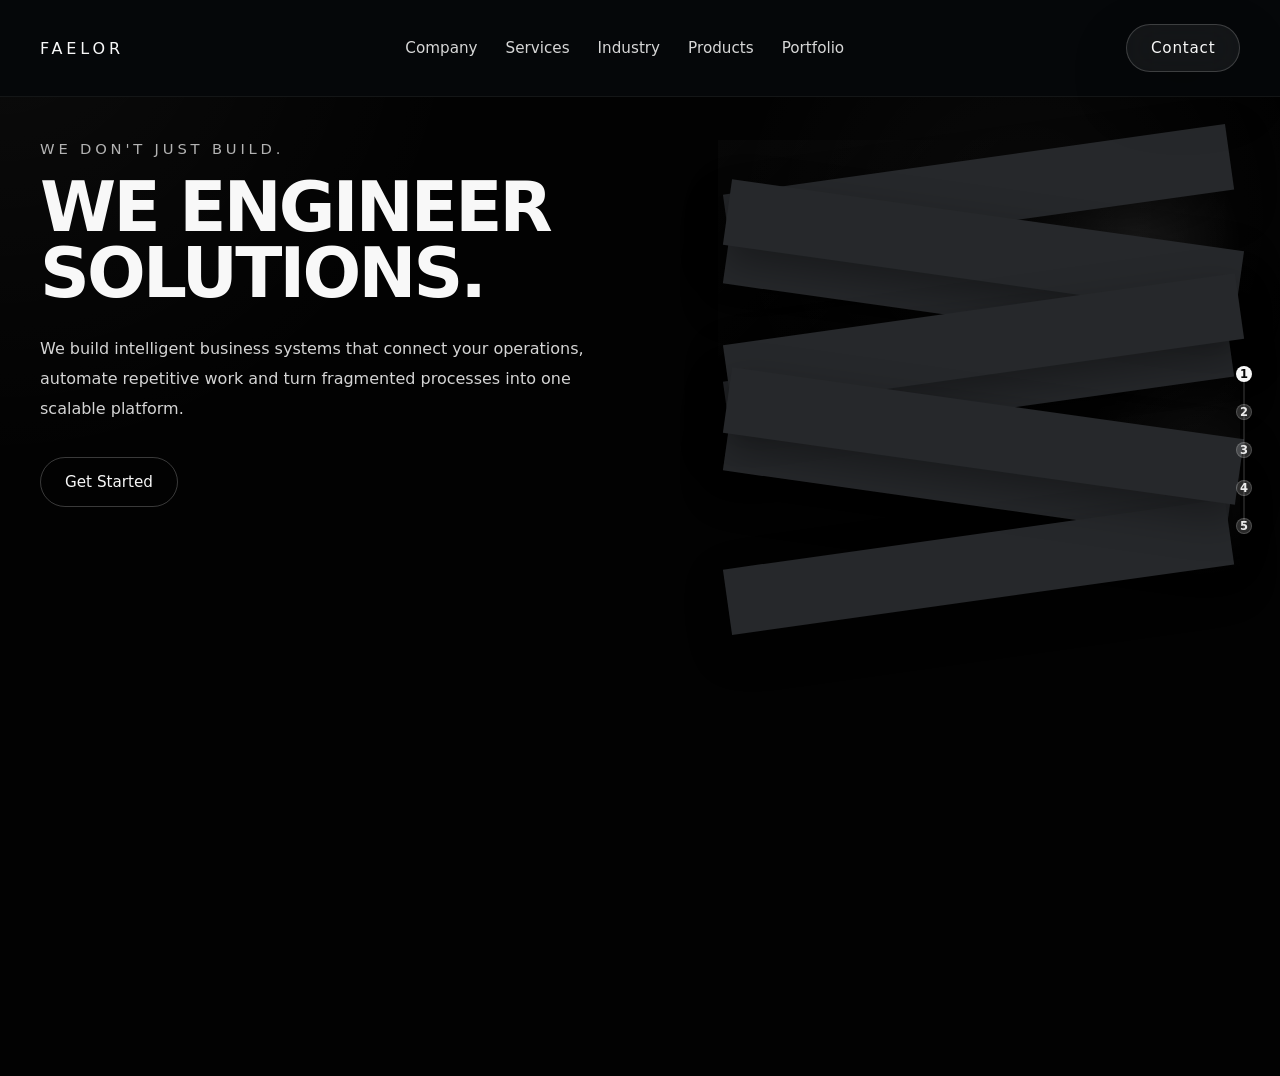
==== index.html @ 5afd563d "Add files via upload" ====
<!DOCTYPE html>
<html lang="en">
<head>
  <meta charset="UTF-8">
  <meta name="viewport" content="width=device-width, initial-scale=1.0">
  <title>FAELOR | Company</title>
  <link rel="stylesheet" href="styles.css">
</head>
<body>
  <div class="page-shell">
    <header class="site-header">
      <div class="brand">FAELOR</div>
      <nav class="site-nav">
        <a href="index.html">Company</a>
        <a href="services.html">Services</a>
        <a href="industry.html">Industry</a>
        <a href="products.html">Products</a>
        <a href="portfolio.html">Portfolio</a>
      </nav>
      <a class="connect-button" href="contact.html">Contact</a>
    </header>

    <div class="page-track" aria-hidden="true">
      <span class="page-track-item active">1</span>
      <span class="page-track-item">2</span>
      <span class="page-track-item">3</span>
      <span class="page-track-item">4</span>
      <span class="page-track-item">5</span>
    </div>

    <main class="hero-section">
      <div class="hero-copy">
        <p class="eyebrow">WE DON'T JUST BUILD.</p>
        <h1>WE ENGINEER SOLUTIONS.</h1>
        <p class="description">We build intelligent business systems that connect your operations, automate repetitive work and turn fragmented processes into one scalable platform.</p>
        <a class="hero-link" href="#contact">Get Started</a>
      </div>
      <div class="hero-graphic" aria-hidden="true">
        <div class="hero-pattern">
          <span class="bar bar-1"></span>
          <span class="bar bar-2"></span>
          <span class="bar bar-3"></span>
          <span class="bar bar-4"></span>
          <span class="bar bar-5"></span>
          <span class="bar bar-6"></span>
          <span class="bar bar-7"></span>
          <span class="bar bar-8"></span>
        </div>
      </div>
    </main>
  </div>
  <script>
    (function() {
      var pages = ["index.html", "services.html", "industry.html", "products.html", "portfolio.html"];
      var file = window.location.pathname.split("/").pop();
      var current = pages.indexOf(file);
      if (current === -1) return;
      var lastScroll = 0;
      var scrollDelta = 0;
      var scrollTimeout = null;
      function go(dir) {
        var next = current + dir;
        if (next >= 0 && next < pages.length) {
          document.body.classList.add("fade-out");
          setTimeout(function() {
            window.location.href = pages[next];
          }, 260);
        }
      }
      function resetScroll() {
        scrollDelta = 0;
        scrollTimeout = null;
      }
      window.addEventListener("wheel", function(e) {
        if (Date.now() - lastScroll < 800) return;
        scrollDelta += e.deltaY;
        if (Math.abs(scrollDelta) >= 280) {
          lastScroll = Date.now();
          go(scrollDelta > 0 ? 1 : -1);
          resetScroll();
          return;
        }
        if (scrollTimeout) clearTimeout(scrollTimeout);
        scrollTimeout = setTimeout(resetScroll, 400);
      }, { passive: true });
      var touchStartY = 0;
      window.addEventListener("touchstart", function(e) {
        if (e.touches.length === 1) touchStartY = e.touches[0].clientY;
      }, { passive: true });
      window.addEventListener("touchend", function(e) {
        var dy = e.changedTouches[0].clientY - touchStartY;
        if (Math.abs(dy) < 160) return;
        if (Date.now() - lastScroll < 800) return;
        lastScroll = Date.now();
        go(dy < 0 ? 1 : -1);
      }, { passive: true });
    })();
  </script>
</body>
</html>
---- styles.css ----
:root {
  color-scheme: dark;
  font-family: Inter, ui-sans-serif, system-ui, -apple-system, BlinkMacSystemFont, "Segoe UI", sans-serif;
  background: #040404;
  color: #f7f7f7;
}
:root {
  color-scheme: dark;
  font-family: Inter, ui-sans-serif, system-ui, -apple-system, BlinkMacSystemFont, "Segoe UI", sans-serif;
  background: #040404;
  color: #f7f7f7;
}

* { box-sizing: border-box; }

html, body { margin: 0; min-height: 100%; }

body {
  background: radial-gradient(circle at top left, rgba(255,255,255,0.04), transparent 28%),
              radial-gradient(circle at 80% 20%, rgba(255,255,255,0.03), transparent 22%),
              #020202;
  transition: opacity 0.26s ease;
  opacity: 1;
}

body.fade-out { opacity: 0; }

.page-shell { min-height: 100vh; padding: 120px 40px 120px; position: relative; overflow: hidden; }

.site-header {
  position: fixed; inset: 0 0 auto 0; display:flex; justify-content:space-between; align-items:center; gap:24px;
  padding:24px 40px; background: rgba(6,8,10,0.92); backdrop-filter: blur(16px); border-bottom:1px solid rgba(255,255,255,0.06);
  z-index:999;
}

.brand { font-size:1rem; letter-spacing:0.24em; text-transform:uppercase; color:#f8f8f8; }

.site-nav { display:flex; align-items:center; gap:28px; }
.site-nav a { color:#d7d7d7; text-decoration:none; font-size:0.95rem; transition:color .2s ease; }
.site-nav a:hover { color:#ffffff; }

.page-track {
  position: fixed;
  right: 28px;
  top: 50%;
  transform: translateY(-50%);
  display: flex;
  flex-direction: column;
  align-items: center;
  gap: 22px;
  z-index: 998;
  padding: 14px 0;
}
.page-track::before {
  content: "";
  position: absolute;
  top: 18px;
  bottom: 18px;
  width: 2px;
  background: rgba(255,255,255,0.12);
}
.page-track-item {
  position: relative;
  z-index: 1;
  width: 16px;
  height: 16px;
  border-radius: 999px;
  background: rgba(255,255,255,0.16);
  border: 1px solid rgba(255,255,255,0.18);
  display: flex;
  align-items: center;
  justify-content: center;
  color: rgba(255,255,255,0.9);
  font-size: 0.72rem;
  font-weight: 700;
}
.page-track-item.active {
  background: #f7f7f7;
  color: #050505;
  border-color: rgba(255,255,255,0.32);
}
@media (max-width:960px) {
  .page-track { right: 16px; }
}
@media (max-width:640px) {
  .page-track { display: none; }
}

.connect-button { display:inline-flex; align-items:center; justify-content:center; padding:14px 24px; color:#f8f8f8; text-decoration:none; font-size:0.95rem; letter-spacing:0.05em; border-radius:999px; border:1px solid rgba(255,255,255,0.18); background:rgba(255,255,255,0.06); backdrop-filter:blur(18px); box-shadow:0 24px 60px rgba(0,0,0,0.22); transition:transform .2s ease, background .2s ease, border-color .2s ease; }
.connect-button:hover { background: rgba(255,255,255,0.12); border-color: rgba(255,255,255,0.28); transform: translateY(-1px); }

.hero-section { display:grid; grid-template-columns: minmax(0,1.1fr) minmax(320px,0.9fr); gap:40px; align-items:start; min-height:calc(100vh - 64px); position:relative; z-index:1; padding-top:20px; }
.hero-copy { max-width:620px; }
.eyebrow { margin:0 0 18px; font-size:.92rem; letter-spacing:.26em; text-transform:uppercase; color:#b3b3b3; }
h1 { margin:0; font-size:clamp(3.5rem,5.4vw,6.3rem); line-height:.95; letter-spacing:-.04em; color:#f8f8f8; }
.description { margin:28px 0 34px; max-width:560px; color:#d4d4d4; font-size:1rem; line-height:1.85; }
.hero-link { display:inline-flex; align-items:center; padding:15px 24px; border:1px solid rgba(255,255,255,0.22); color:#f7f7f7; text-decoration:none; font-size:.95rem; border-radius:999px; transition:transform .2s ease, background .2s ease, border-color .2s ease; }
.hero-link:hover { background: rgba(255,255,255,0.06); border-color: rgba(255,255,255,0.35); transform: translateY(-1px); }

.hero-graphic { position:relative; min-height:520px; display:grid; place-items:center; overflow:visible; }
.hero-graphic::before { content:""; position:absolute; inset:0; background: radial-gradient(circle at 80% 20%, rgba(255,255,255,0.08), transparent 18%), radial-gradient(circle at 92% 62%, rgba(255,255,255,0.05), transparent 20%), linear-gradient(135deg, rgba(255,255,255,0.02), transparent 30%); }
.hero-pattern { position:relative; width:min(520px,90%); height:min(520px,90%); margin-top:24px; }
.bar { position:absolute; background:#26282b; box-shadow:0 16px 40px rgba(0,0,0,0.35); }
.bar-1{ width:108%; height:14%; top:-4%; left:-4%; transform:rotate(-8deg); }
.bar-2{ width:108%; height:14%; top:16%; left:-4%; transform:rotate(8deg); }
.bar-3{ width:108%; height:14%; top:36%; left:-4%; transform:rotate(-8deg); }
.bar-4{ width:108%; height:14%; top:56%; left:-4%; transform:rotate(8deg); }
.bar-5{ width:108%; height:14%; top:76%; left:-4%; transform:rotate(-8deg); }
.bar-6{ width:110%; height:14%; top:8%; left:-4%; transform:rotate(8deg); }
.bar-7{ width:110%; height:14%; top:28%; left:-4%; transform:rotate(-8deg); }
.bar-8{ width:110%; height:14%; top:48%; left:-4%; transform:rotate(8deg); }

@media (max-width:960px){ .hero-section{ grid-template-columns:1fr; gap:32px; } .hero-graphic{ min-height:360px; } }
@media (max-width:640px){ .page-shell{ padding:22px 18px } .site-header{ flex-direction:column; align-items:flex-start; gap:16px } .site-nav{ gap:18px; flex-wrap:wrap } h1{ font-size:3.2rem } .hero-copy, .coming-soon-panel{ max-width:100% } }

/* Footer (products page) */
.site-footer{
  position:fixed;
  left:0; right:0; bottom:0;
  height:72px;
  background: linear-gradient(180deg,#0b0b0b 0%, #000000 100%);
  display:flex; align-items:center; z-index:1000; border-top:1px solid rgba(255,255,255,0.03);
}
.footer-inner{ display:flex; align-items:center; width:100%; padding:0 40px; gap:18px }
.footer-brand{ font-size:1rem; font-weight:700; color:#ffffff; letter-spacing:0.18em; text-transform:uppercase }
.footer-line{ height:1px; background: rgba(255,255,255,0.06); flex:1; margin:0 20px }
.footer-meta{ display:flex; align-items:center; gap:22px; white-space:nowrap }
.footer-copy{ color: rgba(255,255,255,0.86); font-weight:600; letter-spacing:0.06em }
.footer-links a{ color: rgba(255,255,255,0.92); text-decoration:none; margin-left:18px; font-size:0.92rem }
.footer-links a:hover{ text-decoration:underline; color:#ffffff }

@media (max-width:760px){ .site-footer{ height:84px; } .footer-inner{ padding:0 18px } .footer-links a{ margin-left:12px; font-size:0.88rem } }

.coming-soon-page{ min-height:calc(100vh - 64px); display:grid; place-items:center; padding-top:0 }
.coming-soon-panel{ max-width:620px; padding:48px 44px; border:1px solid rgba(255,255,255,0.12); background:rgba(17,19,23,0.88); box-shadow:0 36px 90px rgba(0,0,0,0.45); border-radius:24px; backdrop-filter:blur(16px) }
.coming-soon-panel{ margin-top: -160px }
.coming-soon-panel h1{ margin:16px 0 18px; font-size:clamp(3rem,4.4vw,5rem); line-height:0.98 }

.status-pill{ display:inline-flex; padding:14px 20px; margin-top:24px; border-radius:999px; border:1px solid rgba(255,255,255,0.14); color:#f5f5f5; background:rgba(255,255,255,0.04); font-size:.96rem; letter-spacing:.08em; text-transform:uppercase }

.modal-overlay{ position:fixed; inset:0; display:flex; align-items:center; justify-content:center; padding:24px; background:rgba(2,2,2,0.65); backdrop-filter:blur(12px); opacity:0; visibility:hidden; transition:opacity .25s ease, visibility .25s ease; z-index:2000; }
.modal-overlay.active{ opacity:1; visibility:visible; }
body.modal-open{ overflow:hidden; }
body.modal-open .page-shell, body.modal-open .site-footer{ filter:blur(6px); }
.contact-modal{ width:min(560px,100%); max-height:90vh; overflow:auto; padding:28px; border-radius:24px; border:1px solid rgba(255,255,255,0.14); background:rgba(10,12,15,0.95); box-shadow:0 30px 90px rgba(0,0,0,0.5); position:relative; }
.modal-close{ position:absolute; top:16px; right:16px; width:38px; height:38px; border:none; border-radius:999px; background:rgba(255,255,255,0.08); color:#fff; font-size:1.2rem; cursor:pointer; }
.contact-modal .eyebrow{ margin-bottom:10px; }
.contact-modal h2{ margin:0 0 10px; font-size:1.8rem; }
.modal-copy{ margin:0 0 20px; color:#cfcfcf; line-height:1.6; }
.contact-form{ display:grid; gap:14px; }
.contact-form label{ display:grid; gap:8px; color:#f2f2f2; font-size:0.95rem; }
.contact-form input, .contact-form textarea{ width:100%; padding:12px 14px; border:1px solid rgba(255,255,255,0.14); border-radius:12px; background:rgba(255,255,255,0.05); color:#fff; font:inherit; }
.contact-form input::placeholder, .contact-form textarea::placeholder{ color:#9e9e9e; }
.contact-form textarea{ resize:vertical; min-height:110px; }
.modal-submit{ margin-top:8px; padding:12px 16px; border:none; border-radius:999px; background:#ffffff; color:#050505; font-weight:700; cursor:pointer; }

.services-page{ min-height:calc(100vh - 140px); display:flex; flex-direction:column; justify-content:flex-start; align-items:center; padding:16px 24px 48px }
.services-hero{ max-width:760px; margin:0 auto 22px; text-align:center; padding:0 16px }
.services-grid{ display:grid; grid-template-columns:repeat(4,minmax(0,1fr)); gap:24px; width:min(1200px,100%); margin:0 auto }

.contact-page{ min-height:calc(100vh - 140px); display:flex; align-items:center; justify-content:center; padding:16px 24px 48px }
.contact-grid{ display:grid; grid-template-columns:1fr 1.1fr; gap:32px; width:min(1120px,100%); margin:0 auto; align-items:start; }
.contact-sidebar, .contact-panel{ padding:32px; border:1px solid rgba(255,255,255,0.08); border-radius:24px; background:rgba(14,16,20,0.95); }
.contact-sidebar h1{ margin:18px 0 0; font-size:2.6rem; line-height:1.05; }
.contact-sidebar p{ margin:18px 0 0; color:#cfcfcf; line-height:1.75; }
.social-links{ margin-top:30px; display:grid; gap:14px; }
.social-link{ display:flex; align-items:center; gap:14px; padding:14px 18px; color:#f7f7f7; text-decoration:none; border:1px solid rgba(255,255,255,0.1); border-radius:16px; background:rgba(255,255,255,0.03); transition:transform .2s ease, background .2s ease, border-color .2s ease; }
.social-link:hover{ transform:translateY(-1px); background:rgba(255,255,255,0.08); border-color:rgba(255,255,255,0.2); }
.social-link svg{ flex-shrink:0; color:#f7f7f7; }
.contact-panel h2{ margin:0 0 10px; font-size:2rem; }
.contact-panel .modal-copy{ margin:0 0 24px; }

@media (max-width:960px){ .contact-grid{ grid-template-columns:1fr; } }

.industry-page{ min-height:calc(100vh - 140px); padding:40px 24px 56px; width:min(1280px,100%); margin:0 auto; }
.industry-hero{ display:grid; grid-template-columns:1fr; gap:0; align-items:start; margin-bottom:42px; }
.industry-copy h1{ margin:0; font-size:clamp(3rem,4vw,4.6rem); line-height:0.98; max-width:700px; }
.industry-copy p{ margin:22px 0 0; max-width:580px; color:#d5d5d5; line-height:1.8; font-size:1.05rem; }

.industry-showcase{ display:flex; flex-direction:column; gap:28px; }
.industry-grid{ display:grid; grid-template-columns:repeat(5,minmax(0,1fr)); gap:22px; }
.industry-card{ position:relative; min-height:360px; border-radius:28px; overflow:hidden; padding:24px; display:flex; flex-direction:column; justify-content:flex-end; color:#f8f8f8; background-size:cover; background-position:center; box-shadow:0 24px 70px rgba(0,0,0,0.25); }
.industry-card::before{ content:''; position:absolute; inset:0; background:linear-gradient(180deg,transparent 20%,rgba(0,0,0,0.88) 90%); }
.industry-card-icon{ position:relative; width:48px; height:48px; display:flex; align-items:center; justify-content:center; border-radius:14px; background:rgba(255,255,255,0.08); margin-bottom:16px; font-size:1.2rem; }
.industry-card h3, .industry-card p, .industry-card a{ position:relative; }
.industry-card h3{ margin:0 0 12px; font-size:1.2rem; }
.industry-card p{ margin:0 0 18px; color:#dcdcdc; line-height:1.7; font-size:0.95rem; }
.industry-card a{ align-self:flex-start; color:#9585ff; text-decoration:none; font-weight:600; }
.industry-card-1{ background-image:linear-gradient(180deg,rgba(11,12,17,0.15),rgba(0,0,0,0.8)), radial-gradient(circle at top left, rgba(96,60,188,0.28), transparent 34%), linear-gradient(135deg, rgba(16,18,29,0.95), rgba(11,12,17,0.75)); }
.industry-card-2{ background-image:linear-gradient(180deg,rgba(13,19,35,0.15),rgba(0,0,0,0.8)), radial-gradient(circle at top left, rgba(9,66,118,0.26), transparent 32%), linear-gradient(135deg, rgba(8,11,21,0.95), rgba(10,15,28,0.78)); }
.industry-card-3{ background-image:linear-gradient(180deg,rgba(20,11,11,0.15),rgba(0,0,0,0.8)), radial-gradient(circle at top right, rgba(188,96,60,0.26), transparent 32%), linear-gradient(135deg, rgba(12,12,21,0.95), rgba(10,9,16,0.78)); }
.industry-card-4{ background-image:linear-gradient(180deg,rgba(12,18,10,0.15),rgba(0,0,0,0.8)), radial-gradient(circle at bottom right, rgba(70,118,79,0.22), transparent 28%), linear-gradient(135deg, rgba(10,14,18,0.95), rgba(6,10,13,0.78)); }
.industry-card-5{ background-image:linear-gradient(180deg,rgba(15,9,24,0.15),rgba(0,0,0,0.8)), radial-gradient(circle at top left, rgba(118,54,192,0.24), transparent 30%), linear-gradient(135deg, rgba(9,9,20,0.95), rgba(11,10,22,0.78)); }

.industry-cta-row{ display:flex; align-items:center; justify-content:space-between; gap:18px; padding:30px 28px; border-radius:28px; background:rgba(12,12,18,0.96); border:1px solid rgba(255,255,255,0.08); }
.industry-cta-row .eyebrow{ margin:0 0 10px; color:#9b90ff; letter-spacing:0.26em; text-transform:uppercase; font-size:0.82rem; }
.industry-cta-row h2{ margin:0; max-width:820px; font-size:1.7rem; line-height:1.35; color:#f5f5f5; }
@media (max-width:1120px){ .industry-grid{ grid-template-columns:repeat(2,minmax(0,1fr)); } }
@media (max-width:760px){ .industry-hero{ grid-template-columns:1fr; }
  .industry-grid{ grid-template-columns:1fr; }
  .industry-cta-row{ flex-direction:column; align-items:flex-start; }
}

.service-card{ padding:20px 20px; border:1px solid rgba(255,255,255,0.07); background:rgba(18,20,24,0.95); box-shadow:0 20px 56px rgba(0,0,0,0.22); border-radius:18px; min-height:150px; display:flex; flex-direction:column; }
.service-card h3{ margin-top:6px; font-size:1.2rem }
.service-card p{ margin:20px 0 0; color:#d1d1d1; line-height:1.8; flex:1; }
.card-actions{ display:flex; align-items:center; gap:10px; flex-wrap:wrap; margin-top:18px; min-height:32px; }
.learn-more{ display:inline-flex; align-items:center; color:#cfcfcf; text-decoration:none; border-bottom:1px solid rgba(255,255,255,0.04); padding-bottom:4px; line-height:1; }
.book-now{ display:inline-flex; align-items:center; justify-content:center; padding:7px 12px; border-radius:999px; background:rgba(255,255,255,0.06); color:#f7f7f7; border:1px solid rgba(255,255,255,0.14); text-decoration:none; font-size:0.85rem; line-height:1; transition:transform .2s ease, background .2s ease, border-color .2s ease }
.book-now:hover{ background:rgba(255,255,255,0.12); border-color:rgba(255,255,255,0.28); transform:translateY(-1px) }

.tailored-engagements{ margin-top:28px; width:100%; display:flex; justify-content:center }
.tailored-panel{ width:min(1120px,100%); padding:12px 20px; border:1px solid rgba(255,255,255,0.08); border-radius:18px; background:rgba(12,12,12,0.6); display:flex; align-items:center; gap:22px; min-height:88px }
.tailored-panel h3{ margin:0; font-size:.82rem; letter-spacing:.12em; text-transform:uppercase; color:#dcdcdc }
.tailored-panel h4{ margin:0; font-size:1rem; color:#ffffff }
.tailored-panel p{ margin:0; color:#cfcfcf; flex:1; line-height:1.45; font-size:.95rem }
.tailored-cta{ display:inline-block; padding:10px 18px; border-radius:999px; background:rgba(255,255,255,0.04); color:#f5f5f5; text-decoration:none; border:1px solid rgba(255,255,255,0.08); white-space:nowrap }

@media (max-width:960px){ .tailored-panel{ width:calc(100% - 40px); flex-direction:column; align-items:flex-start; gap:12px } .tailored-panel p{ font-size:.95rem } .tailored-cta{ margin-top:8px } }

.service-card h2{ margin-top:0; font-size:1.5rem; letter-spacing:-0.03em; color:#f5f5f5 }
.service-card p{ margin:20px 0 0; color:#d1d1d1; line-height:1.8 }

@media (max-width:960px){ .hero-section{ grid-template-columns:1fr; gap:32px } .hero-graphic{ min-height:360px } .services-grid{ grid-template-columns:1fr } }




.service-card h2 {
  margin-top: 0;
  font-size: 1.5rem;
  letter-spacing: -0.03em;
  color: #f5f5f5;
}

.service-card p {
  margin: 20px 0 0;
  color: #d1d1d1;
  line-height: 1.8;
}

@media (max-width: 960px) {
  .hero-section {
    grid-template-columns: 1fr;
    gap: 32px;
  }
  .hero-graphic {
    min-height: 360px;
  }
  .services-grid {
    grid-template-columns: 1fr;
  }
}
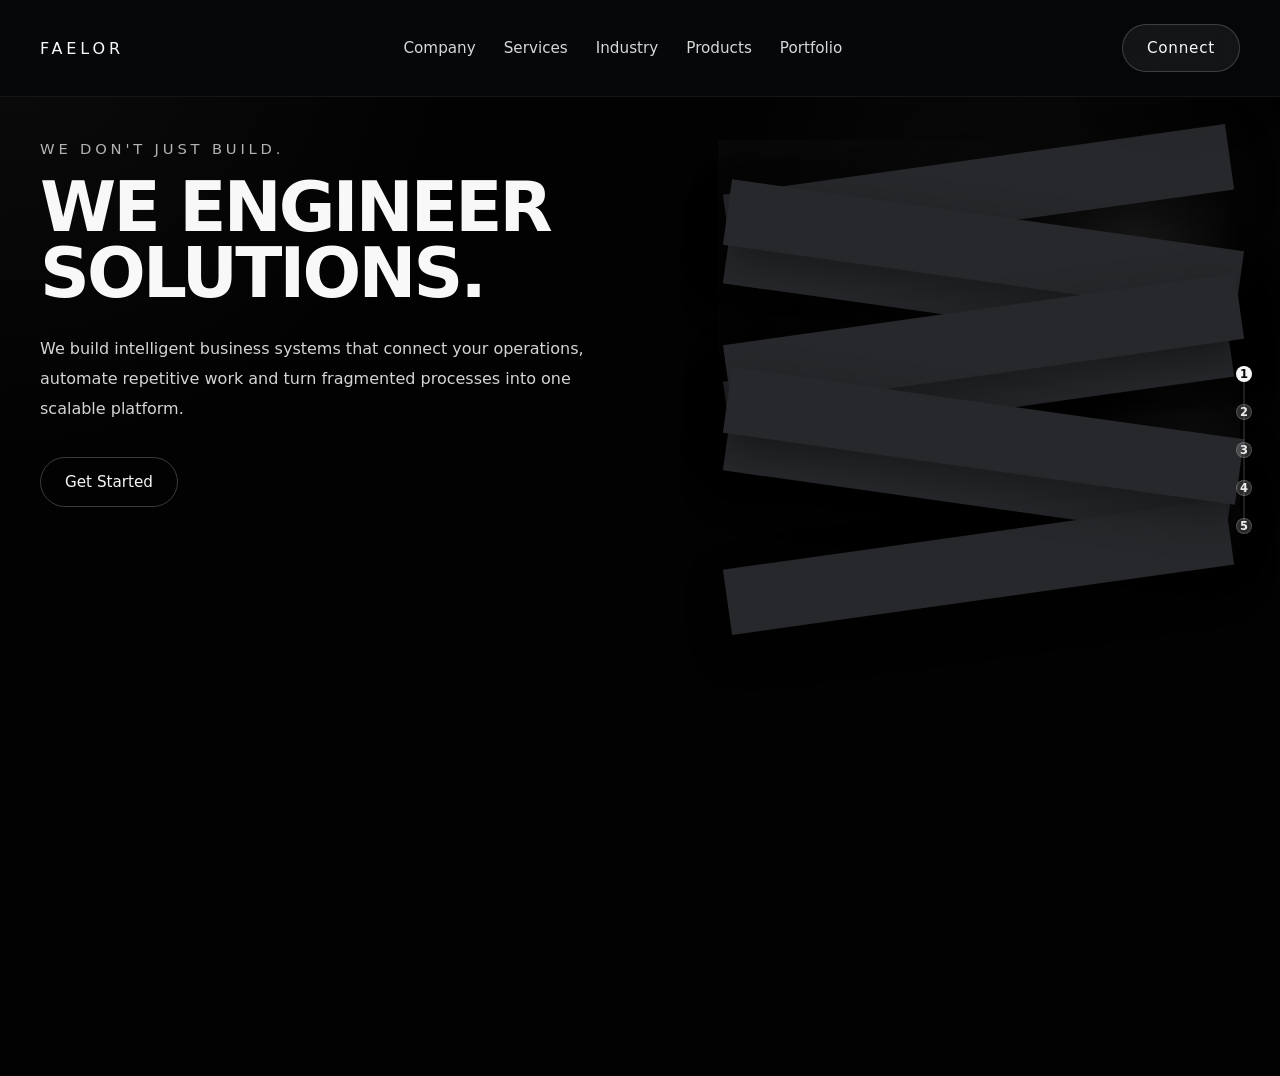
==== commit 4bc30da3: "Add files via upload" ====
--- a/index.html
+++ b/index.html
@@ -17,7 +17,7 @@
         <a href="products.html">Products</a>
         <a href="portfolio.html">Portfolio</a>
       </nav>
-      <a class="connect-button" href="contact.html">Contact</a>
+      <a class="connect-button" href="contact.html">Connect</a>
     </header>
 
     <div class="page-track" aria-hidden="true">
--- a/styles.css
+++ b/styles.css
@@ -25,7 +25,7 @@
 
 body.fade-out { opacity: 0; }
 
-.page-shell { min-height: 100vh; padding: 120px 40px 120px; position: relative; overflow: hidden; }
+.page-shell { min-height: 100vh; padding: 120px 40px 120px; position: relative; overflow: auto; }
 
 .site-header {
   position: fixed; inset: 0 0 auto 0; display:flex; justify-content:space-between; align-items:center; gap:24px;
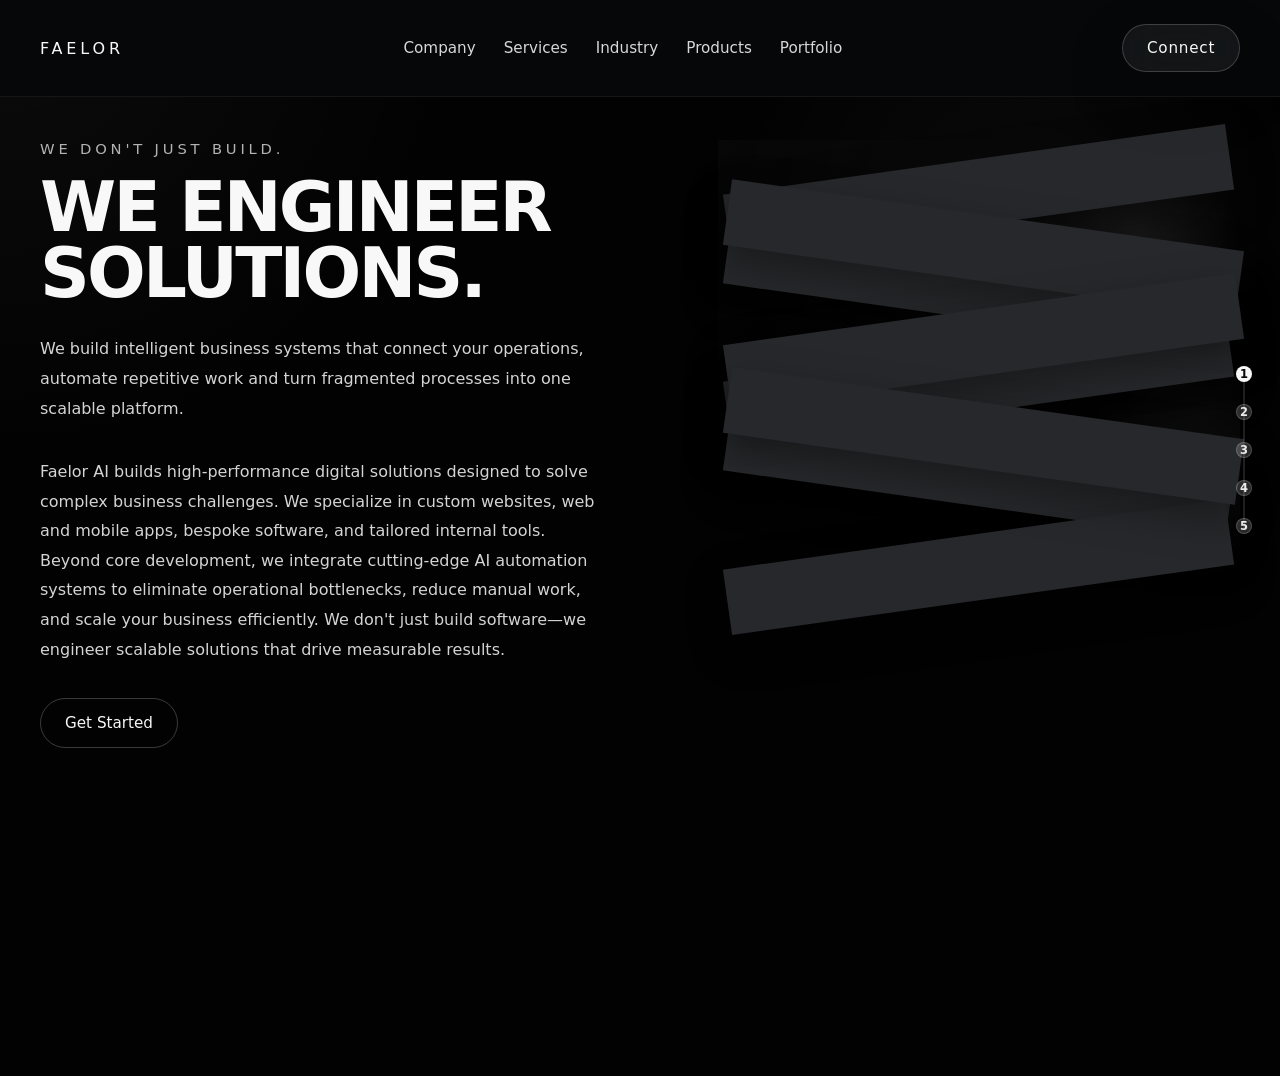
==== commit 60421289: "Add files via upload" ====
--- a/index.html
+++ b/index.html
@@ -3,7 +3,7 @@
 <head>
   <meta charset="UTF-8">
   <meta name="viewport" content="width=device-width, initial-scale=1.0">
-  <title>FAELOR | Company</title>
+  <title>FAELOR AI | Company</title>
   <link rel="stylesheet" href="styles.css">
 </head>
 <body>
@@ -33,6 +33,7 @@
         <p class="eyebrow">WE DON'T JUST BUILD.</p>
         <h1>WE ENGINEER SOLUTIONS.</h1>
         <p class="description">We build intelligent business systems that connect your operations, automate repetitive work and turn fragmented processes into one scalable platform.</p>
+        <p class="description">Faelor AI builds high-performance digital solutions designed to solve complex business challenges. We specialize in custom websites, web and mobile apps, bespoke software, and tailored internal tools. Beyond core development, we integrate cutting-edge AI automation systems to eliminate operational bottlenecks, reduce manual work, and scale your business efficiently. We don't just build software—we engineer scalable solutions that drive measurable results.</p>
         <a class="hero-link" href="#contact">Get Started</a>
       </div>
       <div class="hero-graphic" aria-hidden="true">
